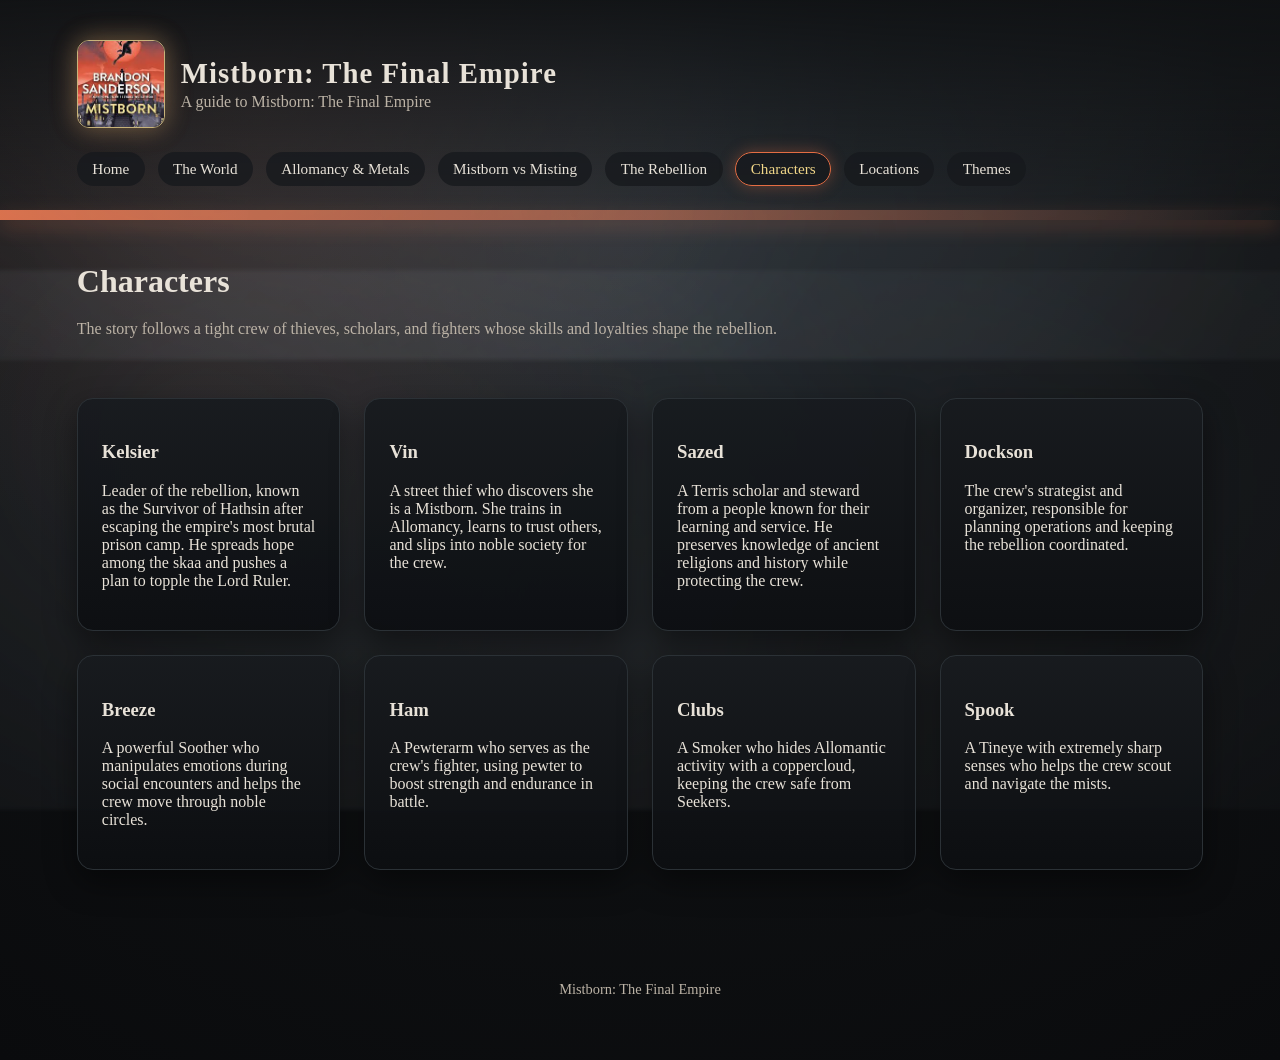
==== characters.html @ 01202127 "Add files via upload 3/14/2026" ====
<!doctype html>
<html lang="en">
<head>
  <meta charset="utf-8" />
  <meta name="viewport" content="width=device-width, initial-scale=1" />
  <title>Characters | Mistborn</title>
  <link rel="stylesheet" href="style.css" />
</head>
<body>
  <div class="mist-layer mist-1"></div>
  <div class="mist-layer mist-2"></div>

  <header class="site-header">
    <div class="brand">
      <img class="brand-logo" src="assets/CoverMBjpg.jpg" alt="Mistborn The Final Empire cover" />
      <div class="brand-text">
        <h1>Mistborn: The Final Empire</h1>
        <p>A guide to Mistborn: The Final Empire</p>
      </div>
    </div>
    <nav class="site-nav">
      <a href="index.html">Home</a>
      <a href="world.html">The World</a>
      <a href="metals.html">Allomancy & Metals</a>
      <a href="mistings.html">Mistborn vs Misting</a>
      <a href="rebellion.html">The Rebellion</a>
      <a class="active" href="characters.html">Characters</a>
      <a href="locations.html">Locations</a>
      <a href="themes.html">Themes</a>
    </nav>
  </header>
  <div class="accent-band"></div>

  <main class="content">
    <section class="page-intro">
      <h2>Characters</h2>
      <p>
        The story follows a tight crew of thieves, scholars, and fighters whose skills and loyalties shape the rebellion.
      </p>
    </section>

    <section class="card-grid">
      <article class="lore-card">
        <h3>Kelsier</h3>
        <p>
          Leader of the rebellion, known as the Survivor of Hathsin after escaping the empire's most brutal prison camp.
          He spreads hope among the skaa and pushes a plan to topple the Lord Ruler.
        </p>
      </article>
      <article class="lore-card">
        <h3>Vin</h3>
        <p>
          A street thief who discovers she is a Mistborn. She trains in Allomancy, learns to trust others, and
          slips into noble society for the crew.
        </p>
      </article>
      <article class="lore-card">
        <h3>Sazed</h3>
        <p>
          A Terris scholar and steward from a people known for their learning and service. He preserves knowledge of
          ancient religions and history while protecting the crew.
        </p>
      </article>
      <article class="lore-card">
        <h3>Dockson</h3>
        <p>
          The crew's strategist and organizer, responsible for planning operations and keeping the rebellion coordinated.
        </p>
      </article>
      <article class="lore-card">
        <h3>Breeze</h3>
        <p>
          A powerful Soother who manipulates emotions during social encounters and helps the crew move through noble circles.
        </p>
      </article>
      <article class="lore-card">
        <h3>Ham</h3>
        <p>
          A Pewterarm who serves as the crew's fighter, using pewter to boost strength and endurance in battle.
        </p>
      </article>
      <article class="lore-card">
        <h3>Clubs</h3>
        <p>
          A Smoker who hides Allomantic activity with a coppercloud, keeping the crew safe from Seekers.
        </p>
      </article>
      <article class="lore-card">
        <h3>Spook</h3>
        <p>
          A Tineye with extremely sharp senses who helps the crew scout and navigate the mists.
        </p>
      </article>
    </section>
  </main>

  <footer class="site-footer">
    <p>Mistborn: The Final Empire</p>
  </footer>
</body>
</html>
---- style.css ----
:root {
  --bg-deep: #0f1113;
  --bg-mid: #171a1d;
  --bg-ash: #1e2226;
  --text-main: #e8e2d8;
  --text-muted: #bcb3a6;
  --accent-metal: #c8b37a;
  --accent-glow: #f1d789;
  --accent-steel: #6f8797;
  --accent-ember: #e46d43;
  --accent-ember-soft: rgba(228, 109, 67, 0.35);
  --card-border: #2b3136;
  --mist: rgba(200, 208, 220, 0.07);
  --mist-bright: rgba(210, 220, 235, 0.14);
  --shadow: rgba(0, 0, 0, 0.55);
  --font-head: "Cinzel", "Garamond", "Palatino Linotype", "Book Antiqua", serif;
  --font-body: "Spectral", "Georgia", "Times New Roman", serif;
}

* {
  box-sizing: border-box;
}

body {
  margin: 0;
  font-family: var(--font-body);
  color: var(--text-main);
  background:
    radial-gradient(circle at 20% 10%, rgba(228, 109, 67, 0.12), transparent 35%),
    radial-gradient(circle at top, #232a30 0%, #0f1113 55%, #0a0b0d 100%);
  min-height: 100vh;
  position: relative;
  overflow-x: hidden;
}

.mist-layer {
  position: fixed;
  inset: -20% -10% auto -10%;
  height: 60vh;
  pointer-events: none;
  z-index: 0;
  background: radial-gradient(circle at 20% 30%, var(--mist-bright), transparent 55%),
              radial-gradient(circle at 80% 40%, var(--mist), transparent 60%),
              radial-gradient(circle at 50% 80%, var(--mist), transparent 70%);
  filter: blur(2px);
  animation: drift 20s linear infinite;
}

.mist-2 {
  top: 30vh;
  opacity: 0.7;
  animation-duration: 28s;
}

@keyframes drift {
  0% { transform: translateX(-5%) translateY(0); }
  50% { transform: translateX(5%) translateY(2%); }
  100% { transform: translateX(-5%) translateY(0); }
}

.site-header {
  position: relative;
  z-index: 2;
  padding: 2.5rem 6vw 1.5rem;
  display: flex;
  flex-direction: column;
  gap: 1.5rem;
  background: linear-gradient(180deg, rgba(15, 17, 19, 0.92) 0%, rgba(15, 17, 19, 0.25) 100%);
}

.brand {
  display: flex;
  align-items: center;
  gap: 1rem;
}

.brand-logo {
  width: 88px;
  height: 88px;
  border-radius: 12px;
  border: 1px solid var(--accent-metal);
  box-shadow: 0 0 24px rgba(241, 215, 137, 0.28), 0 0 30px rgba(228, 109, 67, 0.18);
  object-fit: cover;
}

.accent-band {
  height: 10px;
  background: linear-gradient(90deg, rgba(228, 109, 67, 0.95), rgba(228, 109, 67, 0.55), rgba(15, 17, 19, 0));
  box-shadow: 0 6px 20px rgba(228, 109, 67, 0.3);
}

.brand-text h1 {
  margin: 0;
  font-family: var(--font-head);
  letter-spacing: 1px;
  font-size: 1.8rem;
}

.brand-text p {
  margin: 0.2rem 0 0;
  color: var(--text-muted);
}

.site-nav {
  display: flex;
  flex-wrap: wrap;
  gap: 0.8rem;
}

.site-nav a {
  text-decoration: none;
  color: var(--text-main);
  padding: 0.45rem 0.9rem;
  border-radius: 999px;
  border: 1px solid transparent;
  background: rgba(23, 26, 29, 0.8);
  transition: all 0.25s ease;
  font-size: 0.95rem;
}

.site-nav a:hover {
  border-color: var(--accent-ember);
  box-shadow: 0 0 12px rgba(228, 109, 67, 0.25);
}

.site-nav a.active {
  border-color: var(--accent-ember);
  color: var(--accent-glow);
  box-shadow: 0 0 16px rgba(228, 109, 67, 0.35);
}

.content {
  position: relative;
  z-index: 1;
  padding: 1rem 6vw 4rem;
  display: flex;
  flex-direction: column;
  gap: 2.5rem;
}

.hero {
  display: grid;
  grid-template-columns: repeat(auto-fit, minmax(260px, 1fr));
  gap: 2rem;
  align-items: center;
}

.hero-text h2 {
  font-family: var(--font-head);
  font-size: 2.4rem;
  margin-bottom: 0.8rem;
}

.hero-text p {
  color: var(--text-muted);
  line-height: 1.6;
}

.hero-actions {
  display: flex;
  gap: 1rem;
  margin-top: 1.6rem;
  flex-wrap: wrap;
}

.cta,
.ghost {
  text-decoration: none;
  padding: 0.7rem 1.4rem;
  border-radius: 999px;
  font-weight: 600;
  letter-spacing: 0.5px;
  transition: all 0.25s ease;
}

.cta {
  background: linear-gradient(135deg, rgba(200, 179, 122, 0.9), rgba(228, 109, 67, 0.75));
  color: #1a1a1a;
  box-shadow: 0 0 18px rgba(228, 109, 67, 0.35);
}

.cta:hover {
  transform: translateY(-2px);
  box-shadow: 0 0 22px rgba(241, 215, 137, 0.6);
}

.ghost {
  border: 1px solid var(--accent-metal);
  color: var(--accent-metal);
}

.ghost:hover {
  border-color: var(--accent-glow);
  color: var(--accent-glow);
}

.hero-panel {
  background: linear-gradient(160deg, rgba(30, 34, 38, 0.85), rgba(10, 11, 13, 0.9));
  border: 1px solid var(--card-border);
  border-radius: 20px;
  padding: 2rem;
  box-shadow: 0 18px 40px var(--shadow);
}

.hero-panel::after {
  content: "";
  display: block;
  height: 1px;
  margin-top: 1.6rem;
  background: linear-gradient(90deg, transparent, var(--accent-ember), transparent);
  opacity: 0.6;
}

.sigil {
  display: flex;
  flex-direction: column;
  gap: 0.6rem;
  border-left: 2px solid var(--accent-metal);
  padding-left: 1rem;
}

.sigil strong {
  font-family: var(--font-head);
  font-size: 1.5rem;
  letter-spacing: 1px;
}

.card-grid {
  display: grid;
  grid-template-columns: repeat(auto-fit, minmax(230px, 1fr));
  gap: 1.5rem;
}

.lore-card,
.metal-card {
  background: linear-gradient(180deg, rgba(24, 27, 31, 0.95), rgba(13, 15, 18, 0.95));
  border: 1px solid var(--card-border);
  border-radius: 16px;
  padding: 1.5rem;
  box-shadow: 0 12px 32px rgba(0, 0, 0, 0.45);
  transition: transform 0.25s ease, box-shadow 0.25s ease, border-color 0.25s ease;
}

.lore-card:hover,
.metal-card:hover {
  transform: translateY(-4px);
  border-color: rgba(228, 109, 67, 0.45);
  box-shadow: 0 16px 34px rgba(228, 109, 67, 0.18);
}

.page-intro h2 {
  font-family: var(--font-head);
  font-size: 2rem;
  margin-bottom: 0.6rem;
}

.page-intro p {
  color: var(--text-muted);
  max-width: 780px;
  line-height: 1.6;
}

.metal-header {
  display: flex;
  align-items: center;
  gap: 0.8rem;
}

.metal-dot {
  width: 14px;
  height: 14px;
  border-radius: 50%;
  box-shadow: 0 0 10px rgba(241, 215, 137, 0.35);
}

.metal-dot.iron { background: #8a8f94; }
.metal-dot.steel { background: #a3a9b1; }
.metal-dot.pewter { background: #b5b1a5; }
.metal-dot.tin { background: #9aa0a7; }
.metal-dot.zinc { background: #b0a7a2; }
.metal-dot.brass { background: #c3a675; }
.metal-dot.copper { background: #b4795b; }
.metal-dot.bronze { background: #8f7a55; }
.metal-dot.gold { background: #d1b26d; }
.metal-dot.atium { background: #7c8798; }

.metal-type {
  color: var(--accent-metal);
  margin: 0.6rem 0 0.2rem;
}

.metal-misting {
  color: var(--accent-steel);
  margin: 0 0 0.3rem;
}

.metal-effect {
  margin: 0.3rem 0;
}

.metal-story {
  color: var(--text-muted);
}

.choice-panel {
  background: rgba(18, 21, 25, 0.9);
  border: 1px solid var(--card-border);
  border-radius: 20px;
  padding: 2rem;
  display: flex;
  flex-direction: column;
  gap: 1.5rem;
}

.choice-buttons {
  display: flex;
  gap: 1rem;
  flex-wrap: wrap;
}

.choice-btn {
  background: transparent;
  border: 1px solid var(--accent-metal);
  color: var(--text-main);
  padding: 0.7rem 1.5rem;
  border-radius: 999px;
  font-family: var(--font-body);
  cursor: pointer;
  transition: all 0.25s ease;
}

.choice-btn:hover,
.choice-btn.active {
  border-color: var(--accent-glow);
  color: var(--accent-glow);
  box-shadow: 0 0 12px rgba(241, 215, 137, 0.3);
}

.choice-content {
  border-top: 1px solid var(--card-border);
  padding-top: 1.2rem;
}

.choice-content.hidden {
  display: none;
}

.misting-select {
  margin: 1rem 0;
  display: flex;
  flex-direction: column;
  gap: 0.4rem;
  max-width: 260px;
}

select {
  background: #121416;
  color: var(--text-main);
  border: 1px solid var(--card-border);
  padding: 0.5rem 0.7rem;
  border-radius: 8px;
}

.misting-result {
  background: rgba(15, 17, 19, 0.8);
  border: 1px solid var(--card-border);
  border-radius: 12px;
  padding: 1rem;
}

.misting-result::after {
  content: "";
  display: block;
  height: 1px;
  margin-top: 0.8rem;
  background: linear-gradient(90deg, transparent, var(--accent-ember), transparent);
  opacity: 0.5;
}

.result-title {
  font-family: var(--font-head);
  font-size: 1.2rem;
  margin: 0 0 0.4rem;
}

.result-detail {
  color: var(--text-muted);
  margin: 0;
}

.callout {
  display: flex;
  flex-wrap: wrap;
  justify-content: space-between;
  align-items: center;
  gap: 1rem;
  padding: 1.8rem;
  background: linear-gradient(120deg, rgba(26, 30, 34, 0.95), rgba(12, 14, 16, 0.9));
  border: 1px solid var(--card-border);
  border-radius: 18px;
  position: relative;
  overflow: hidden;
}

.callout::before {
  content: "";
  position: absolute;
  inset: 0;
  background: radial-gradient(circle at top left, rgba(228, 109, 67, 0.18), transparent 55%);
  pointer-events: none;
}

.callout p {
  color: var(--text-muted);
}

.callout ul {
  margin: 0.6rem 0 0;
  padding-left: 1.2rem;
  color: var(--text-muted);
}

.site-footer {
  padding: 2rem 6vw 3rem;
  color: var(--text-muted);
  font-size: 0.9rem;
  text-align: center;
}

@media (max-width: 720px) {
  .site-header {
    padding: 2rem 5vw 1.2rem;
  }

  .content {
    padding: 0.5rem 5vw 3rem;
  }

  .hero-text h2 {
    font-size: 2rem;
  }
}
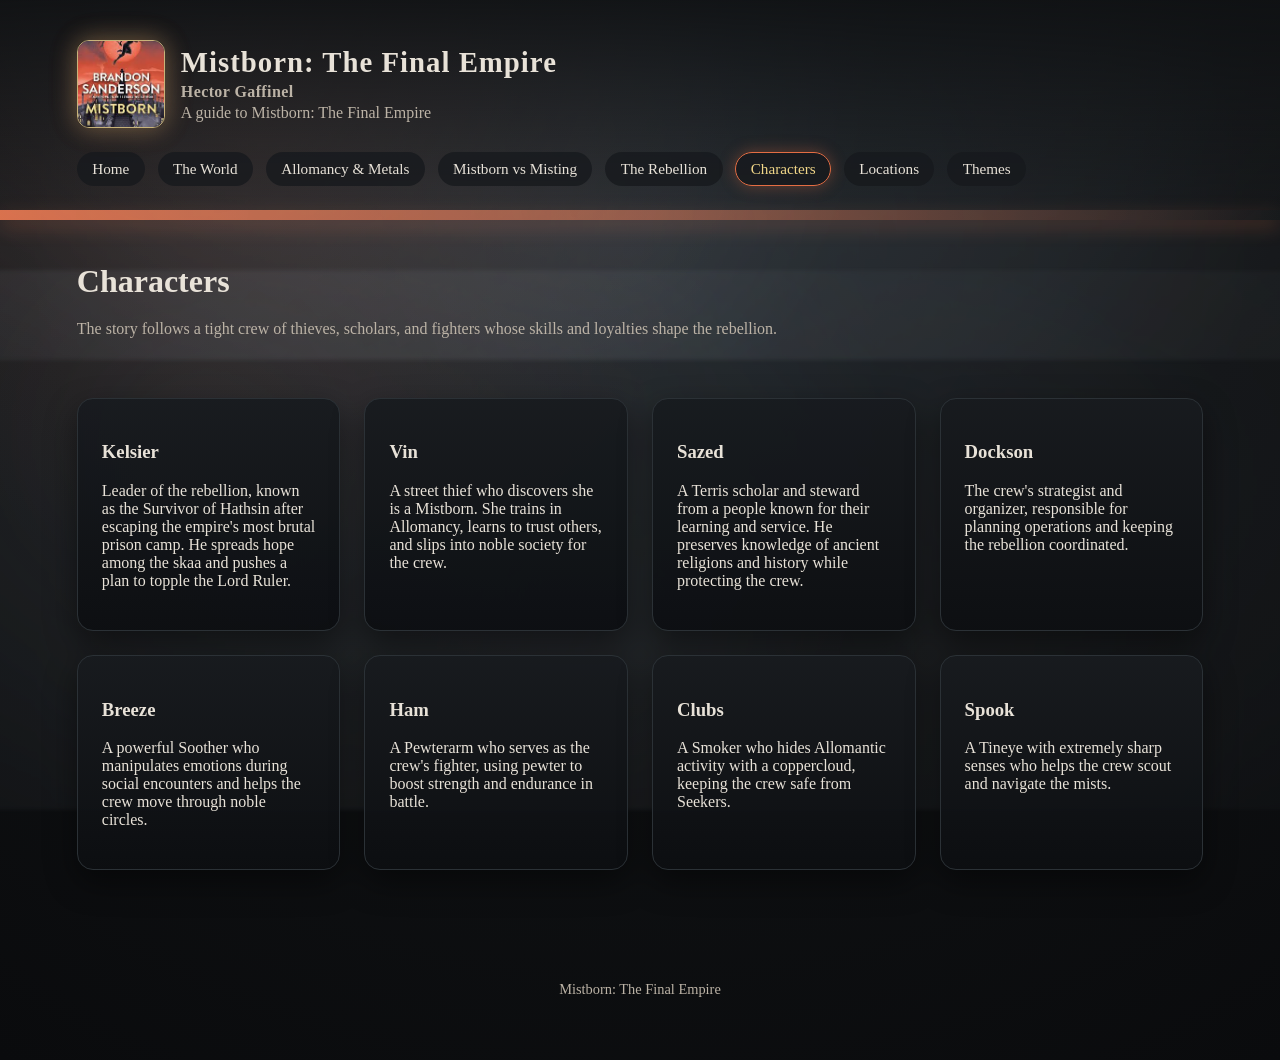
==== commit 102a09e9: "Add files via upload" ====
--- a/characters.html
+++ b/characters.html
@@ -1,4 +1,4 @@
-<!doctype html>
+﻿<!doctype html>
 <html lang="en">
 <head>
   <meta charset="utf-8" />
@@ -14,8 +14,9 @@
     <div class="brand">
       <img class="brand-logo" src="assets/CoverMBjpg.jpg" alt="Mistborn The Final Empire cover" />
       <div class="brand-text">
-        <h1>Mistborn: The Final Empire</h1>
-        <p>A guide to Mistborn: The Final Empire</p>
+        <h1>Mistborn: The Final Empire</h1>
+        <p class="brand-byline">Hector Gaffinel</p>
+<p>A guide to Mistborn: The Final Empire</p>
       </div>
     </div>
     <nav class="site-nav">
@@ -99,3 +100,4 @@
   </footer>
 </body>
 </html>
+
--- a/style.css
+++ b/style.css
@@ -1,4 +1,4 @@
-:root {
+﻿:root {
   --bg-deep: #0f1113;
   --bg-mid: #171a1d;
   --bg-ash: #1e2226;
@@ -440,3 +440,13 @@
     font-size: 2rem;
   }
 }
+
+.brand-byline {
+  margin: 0.25rem 0 0;
+  font-weight: 600;
+  color: var(--accent-metal);
+  letter-spacing: 0.4px;
+}
+
+
+
